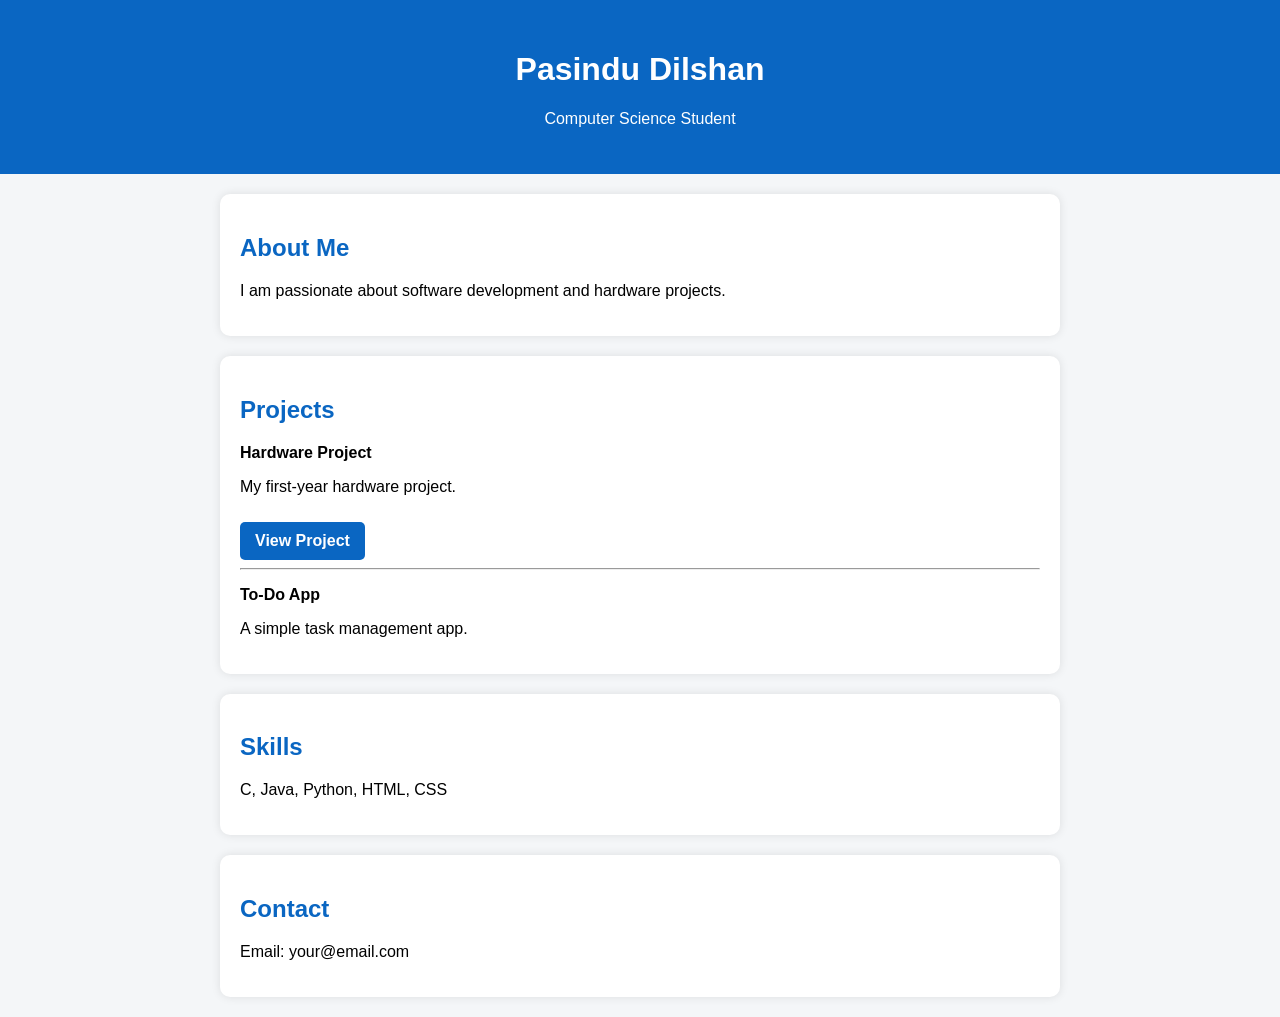
==== index.html @ fdbbc2c5 "Initial portfolio" ====
<!DOCTYPE html>
<html>
<head>
    <title>Pasindu Portfolio</title>
    <style>
        body {
            font-family: Arial;
            margin: 0;
            background: #f4f6f8;
        }

        header {
            background: #0a66c2;
            color: white;
            padding: 30px;
            text-align: center;
        }

        section {
            margin: 20px auto;
            padding: 20px;
            max-width: 800px;
            background: white;
            border-radius: 10px;
            box-shadow: 0 0 10px rgba(0,0,0,0.1);
        }

        h2 {
            color: #0a66c2;
        }

        a {
            color: #0a66c2;
            text-decoration: none;
            font-weight: bold;
        }

        a:hover {
            text-decoration: underline;
        }

        .btn {
            display: inline-block;
            padding: 10px 15px;
            background: #0a66c2;
            color: white;
            border-radius: 5px;
            margin-top: 10px;
        }
    </style>
</head>
<body>

<header>
    <h1>Pasindu Dilshan</h1>
    <p>Computer Science Student</p>
</header>

<section>
    <h2>About Me</h2>
    <p>I am passionate about software development and hardware projects.</p>
</section>

<section>
    <h2>Projects</h2>

    <p><strong>Hardware Project</strong></p>
    <p>My first-year hardware project.</p>
    <a class="btn" href="https://github.com/yourusername/project">View Project</a>

    <hr>

    <p><strong>To-Do App</strong></p>
    <p>A simple task management app.</p>
</section>

<section>
    <h2>Skills</h2>
    <p>C, Java, Python, HTML, CSS</p>
</section>

<section>
    <h2>Contact</h2>
    <p>Email: your@email.com</p>
</section>

</body>
</html>
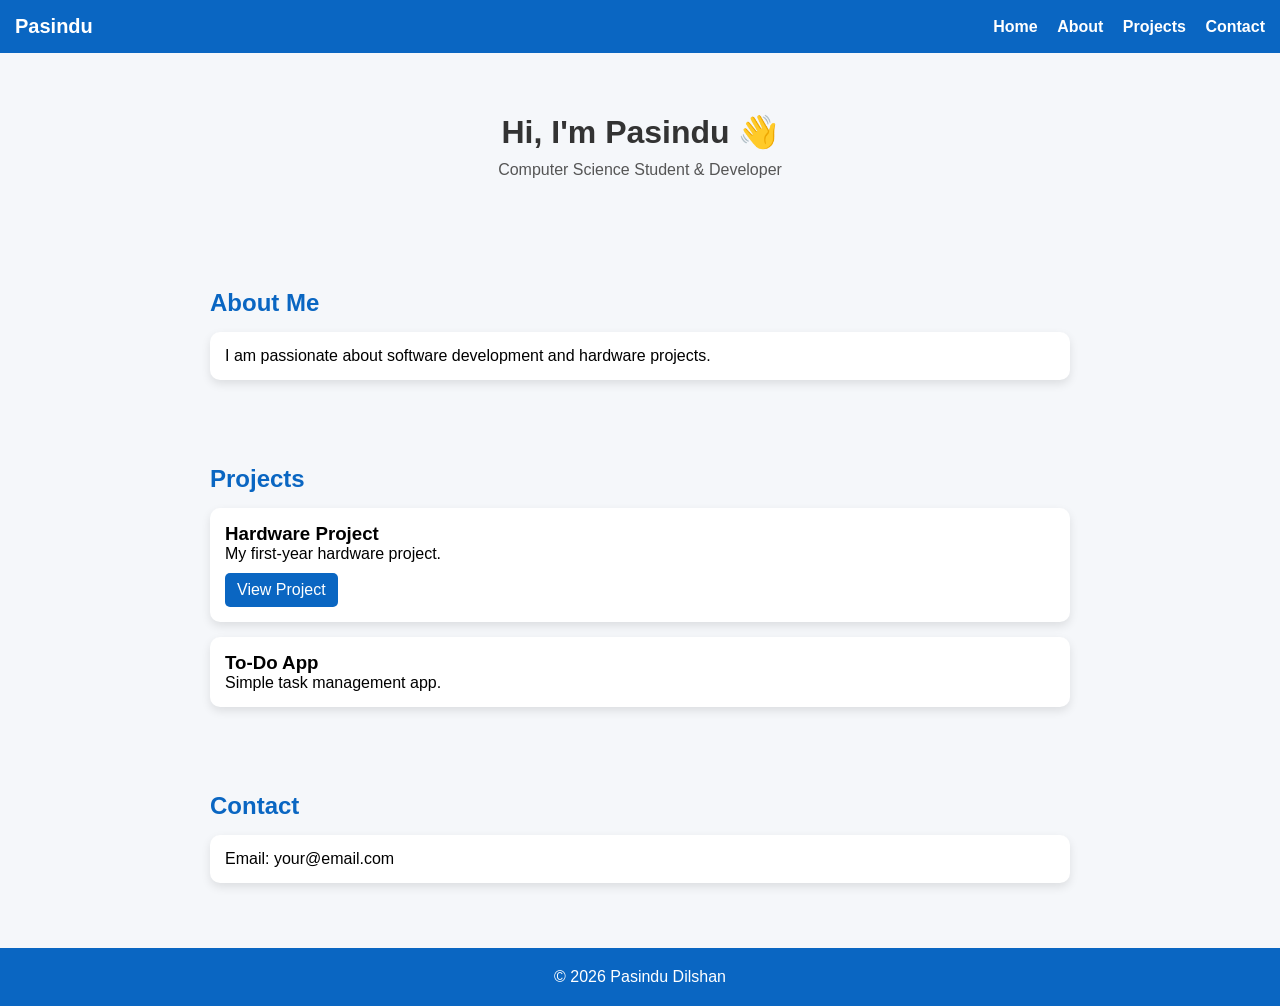
==== commit 3c8e98cf: "first commit" ====
--- a/index.html
+++ b/index.html
@@ -3,86 +3,163 @@
 <head>
     <title>Pasindu Portfolio</title>
     <style>
-        body {
-            font-family: Arial;
+        * {
             margin: 0;
-            background: #f4f6f8;
+            padding: 0;
+            box-sizing: border-box;
+            font-family: Arial, sans-serif;
         }
 
-        header {
+        body {
+            background: #f5f7fa;
+        }
+
+        /* NAVBAR */
+        nav {
             background: #0a66c2;
             color: white;
-            padding: 30px;
-            text-align: center;
+            padding: 15px;
+            display: flex;
+            justify-content: space-between;
+            align-items: center;
         }
 
-        section {
-            margin: 20px auto;
-            padding: 20px;
-            max-width: 800px;
-            background: white;
-            border-radius: 10px;
-            box-shadow: 0 0 10px rgba(0,0,0,0.1);
+        nav h1 {
+            font-size: 20px;
         }
 
-        h2 {
-            color: #0a66c2;
-        }
-
-        a {
-            color: #0a66c2;
+        nav a {
+            color: white;
+            margin-left: 15px;
             text-decoration: none;
             font-weight: bold;
         }
 
-        a:hover {
+        nav a:hover {
             text-decoration: underline;
+        }
+
+        /* HERO */
+        .hero {
+            text-align: center;
+            padding: 60px 20px;
+        }
+
+        .hero h2 {
+            font-size: 32px;
+            color: #333;
+        }
+
+        .hero p {
+            margin-top: 10px;
+            color: #555;
+        }
+
+        /* SECTION */
+        .section {
+            max-width: 900px;
+            margin: 30px auto;
+            padding: 20px;
+        }
+
+        .section h2 {
+            margin-bottom: 15px;
+            color: #0a66c2;
+        }
+
+        /* CARD */
+        .card {
+            background: white;
+            padding: 15px;
+            margin-bottom: 15px;
+            border-radius: 10px;
+            box-shadow: 0 4px 10px rgba(0,0,0,0.1);
+            transition: 0.3s;
+        }
+
+        .card:hover {
+            transform: translateY(-5px);
         }
 
         .btn {
             display: inline-block;
-            padding: 10px 15px;
+            margin-top: 10px;
+            padding: 8px 12px;
             background: #0a66c2;
             color: white;
             border-radius: 5px;
-            margin-top: 10px;
+            text-decoration: none;
+        }
+
+        .btn:hover {
+            background: #004182;
+        }
+
+        footer {
+            text-align: center;
+            padding: 20px;
+            background: #0a66c2;
+            color: white;
+            margin-top: 30px;
         }
     </style>
 </head>
+
 <body>
 
-<header>
-    <h1>Pasindu Dilshan</h1>
-    <p>Computer Science Student</p>
-</header>
+<!-- NAVBAR -->
+<nav>
+    <h1>Pasindu</h1>
+    <div>
+        <a href="#">Home</a>
+        <a href="#about">About</a>
+        <a href="#projects">Projects</a>
+        <a href="#contact">Contact</a>
+    </div>
+</nav>
 
-<section>
+<!-- HERO -->
+<div class="hero">
+    <h2>Hi, I'm Pasindu 👋</h2>
+    <p>Computer Science Student & Developer</p>
+</div>
+
+<!-- ABOUT -->
+<div class="section" id="about">
     <h2>About Me</h2>
-    <p>I am passionate about software development and hardware projects.</p>
-</section>
+    <div class="card">
+        <p>I am passionate about software development and hardware projects.</p>
+    </div>
+</div>
 
-<section>
+<!-- PROJECTS -->
+<div class="section" id="projects">
     <h2>Projects</h2>
 
-    <p><strong>Hardware Project</strong></p>
-    <p>My first-year hardware project.</p>
-    <a class="btn" href="https://github.com/yourusername/project">View Project</a>
+    <div class="card">
+        <h3>Hardware Project</h3>
+        <p>My first-year hardware project.</p>
+        <a class="btn" href="#">View Project</a>
+    </div>
 
-    <hr>
+    <div class="card">
+        <h3>To-Do App</h3>
+        <p>Simple task management app.</p>
+    </div>
+</div>
 
-    <p><strong>To-Do App</strong></p>
-    <p>A simple task management app.</p>
-</section>
+<!-- CONTACT -->
+<div class="section" id="contact">
+    <h2>Contact</h2>
+    <div class="card">
+        <p>Email: your@email.com</p>
+    </div>
+</div>
 
-<section>
-    <h2>Skills</h2>
-    <p>C, Java, Python, HTML, CSS</p>
-</section>
-
-<section>
-    <h2>Contact</h2>
-    <p>Email: your@email.com</p>
-</section>
+<!-- FOOTER -->
+<footer>
+    <p>© 2026 Pasindu Dilshan</p>
+</footer>
 
 </body>
 </html>
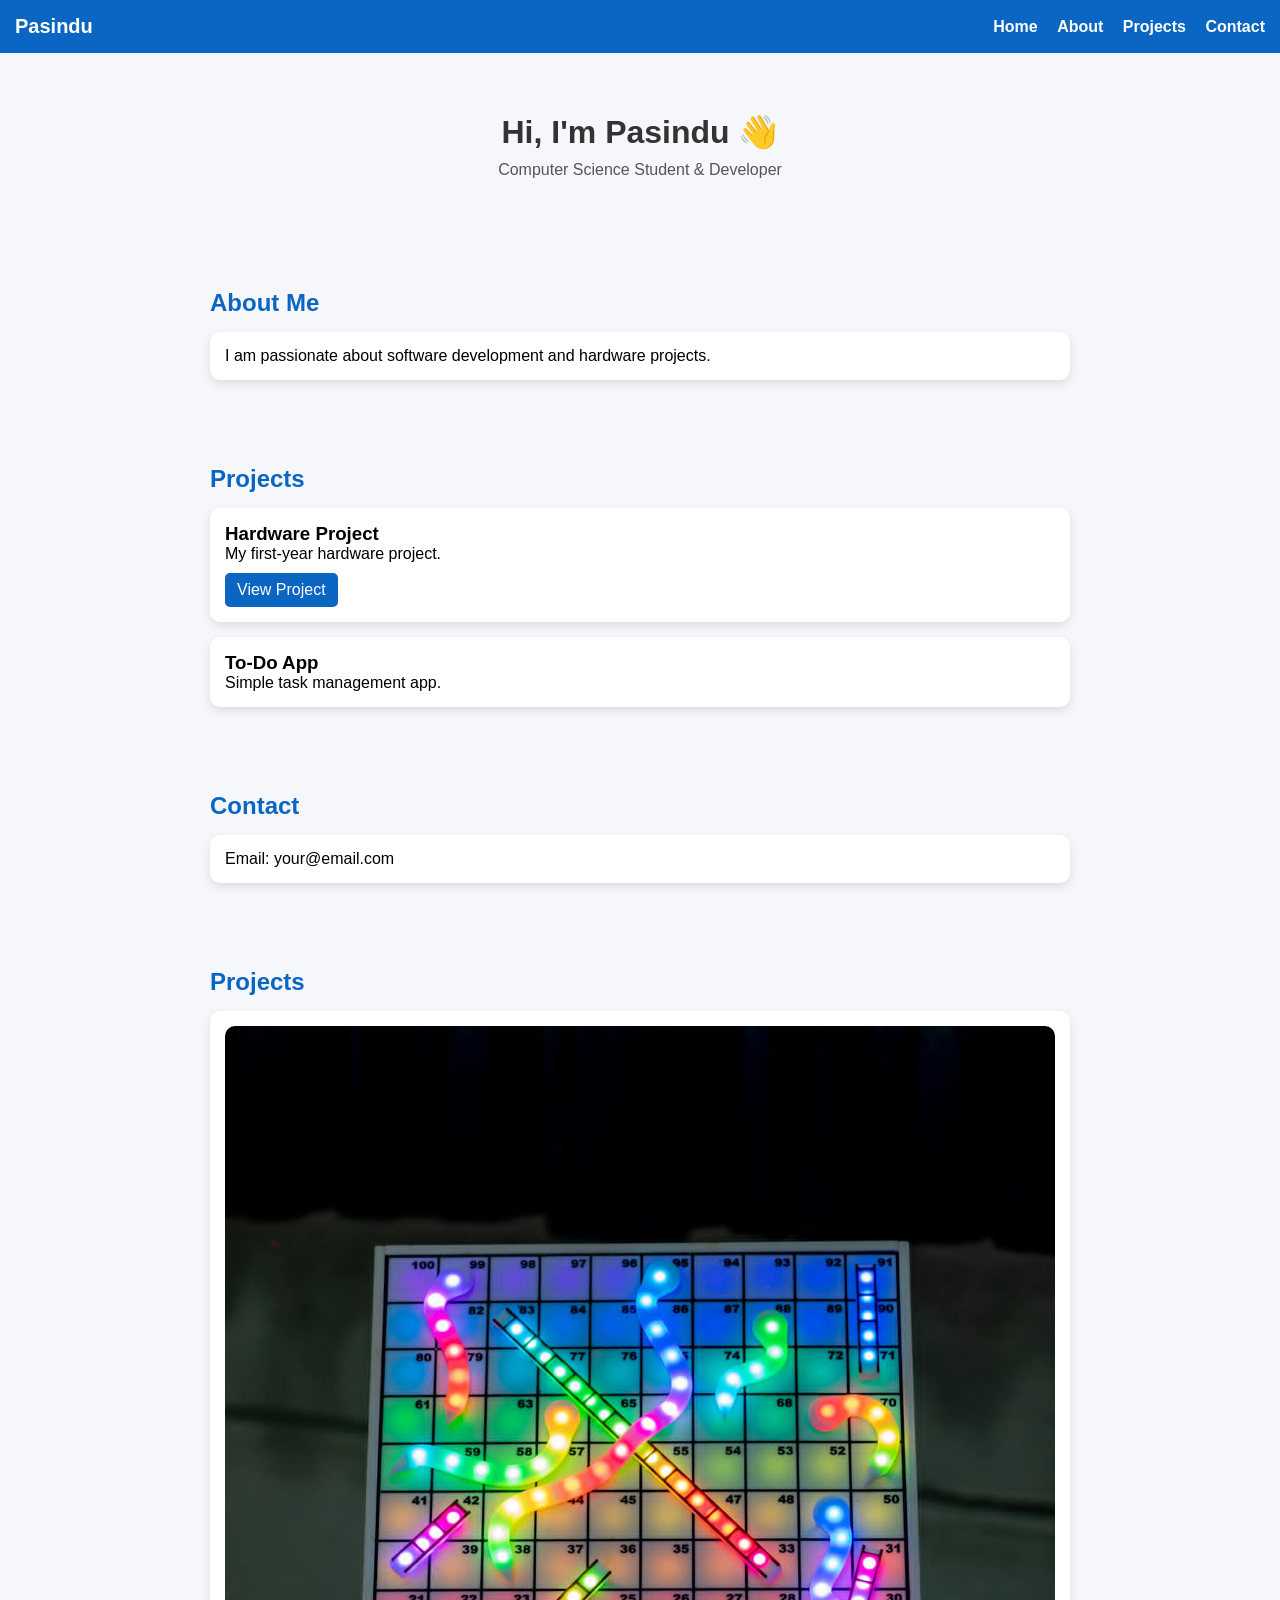
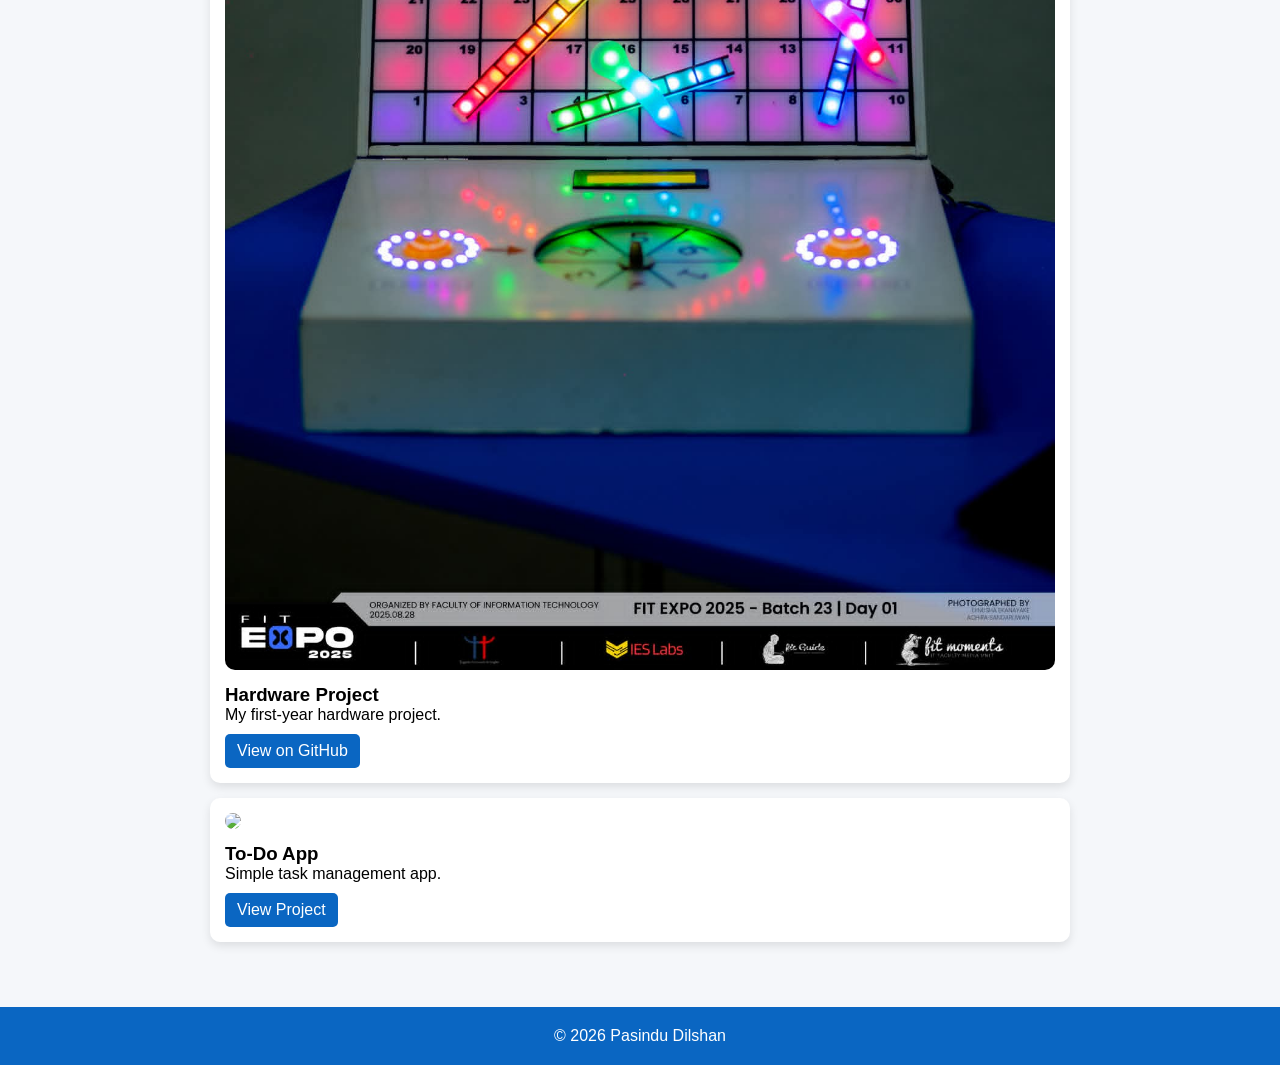
==== commit 089ca661: "second commit" ====
--- a/index.html
+++ b/index.html
@@ -102,6 +102,10 @@
             color: white;
             margin-top: 30px;
         }
+
+        img {
+            margin-bottom: 10px;
+        }
     </style>
 </head>
 
@@ -156,6 +160,25 @@
     </div>
 </div>
 
+<div class="section" id="projects">
+    <h2>Projects</h2>
+
+    <div class="card">
+        <img src="Titancore.jpg" width="100%" style="border-radius:10px;">
+        <h3>Hardware Project</h3>
+        <p>My first-year hardware project.</p>
+        <a class="btn" href="https://github.com/pasindu-dh/smart-snake-and-ladder-game.git">View on GitHub</a>
+    </div>
+
+    <div class="card">
+        <img src="todo.jpg" width="100%" style="border-radius:10px;">
+        <h3>To-Do App</h3>
+        <p>Simple task management app.</p>
+        <a class="btn" href="#">View Project</a>
+    </div>
+
+</div>
+
 <!-- FOOTER -->
 <footer>
     <p>© 2026 Pasindu Dilshan</p>
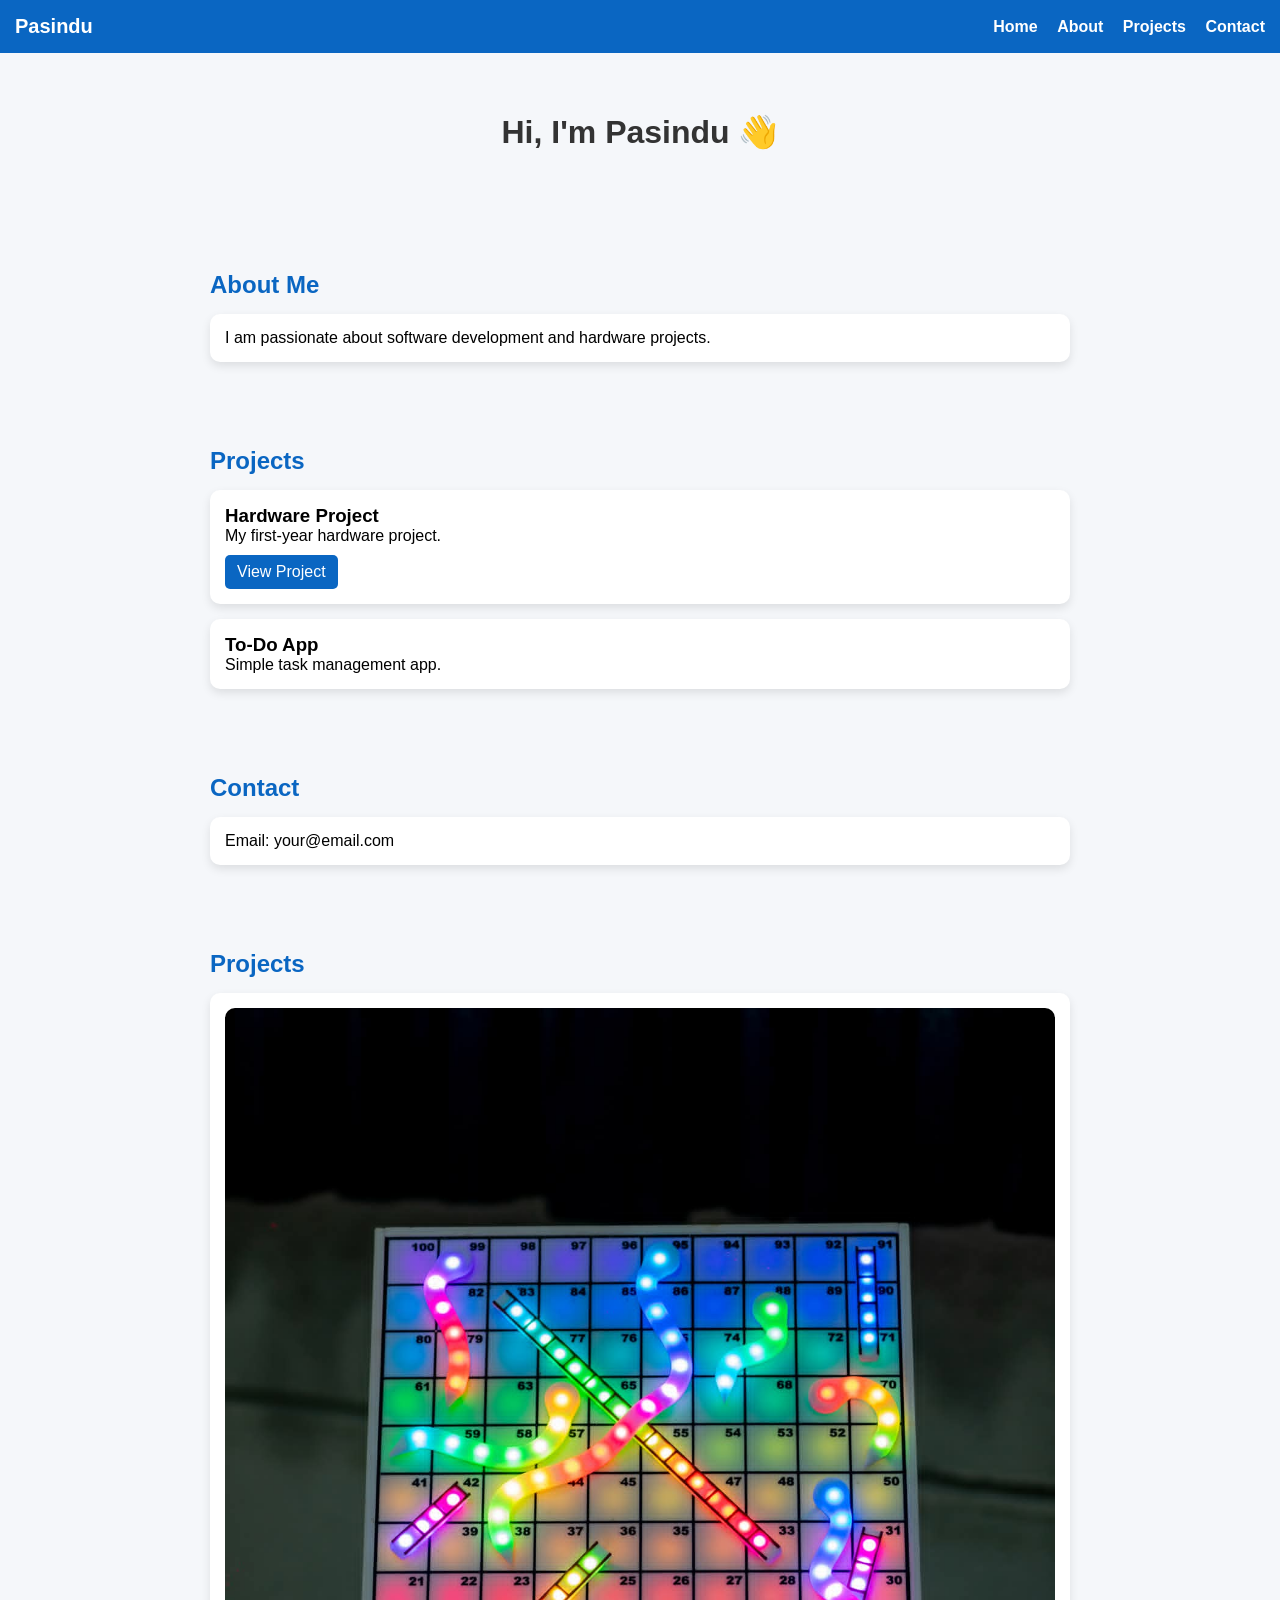
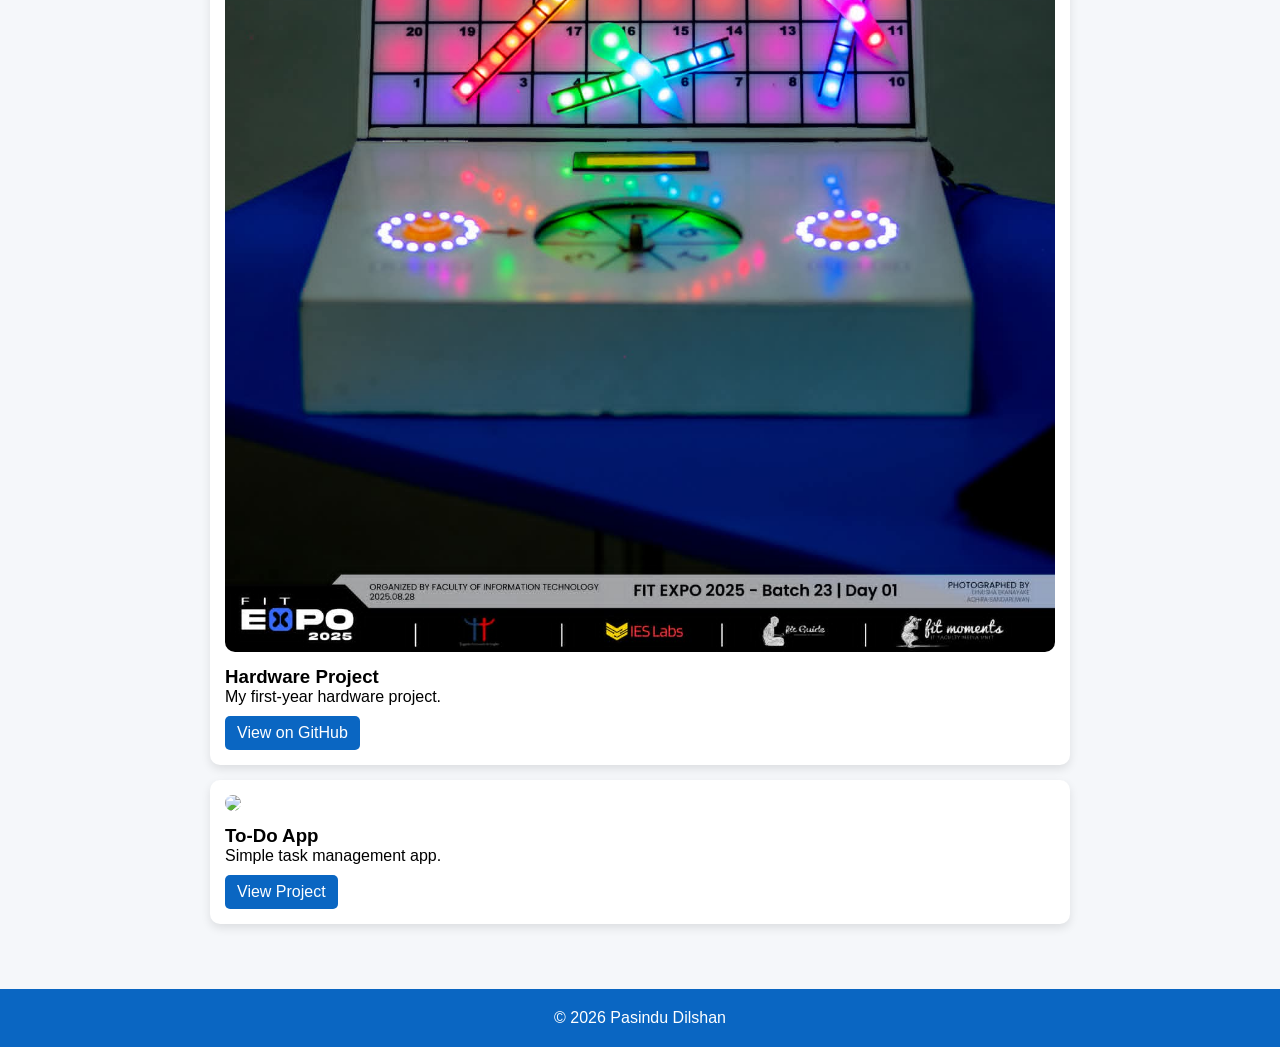
==== commit 2f6c0b9a: "Added animations" ====
--- a/index.html
+++ b/index.html
@@ -82,17 +82,19 @@
         }
 
         .btn {
-            display: inline-block;
-            margin-top: 10px;
-            padding: 8px 12px;
-            background: #0a66c2;
-            color: white;
-            border-radius: 5px;
-            text-decoration: none;
+        display: inline-block;
+        margin-top: 10px;
+        padding: 8px 12px;
+        background: #0a66c2;
+        color: white;
+        border-radius: 5px;
+        text-decoration: none;
+        transition: 0.3s;
         }
 
         .btn:hover {
             background: #004182;
+            transform: scale(1.05);
         }
 
         footer {
@@ -106,8 +108,54 @@
         img {
             margin-bottom: 10px;
         }
+
+        .section {
+        animation: fadeIn 1s ease-in;
+        }
+
+        @keyframes fadeIn {
+            from {
+                opacity: 0;
+                transform: translateY(20px);
+            }
+            to {
+                opacity: 1;
+                transform: translateY(0);
+            }
+        }
     </style>
 </head>
+
+<script>
+const text = ["Computer Science Student", "Web Developer", "Problem Solver"];
+let i = 0;
+let j = 0;
+let currentText = "";
+let isDeleting = false;
+
+function type() {
+    currentText = text[i];
+
+    if (!isDeleting) {
+        document.getElementById("typing").innerHTML = currentText.substring(0, j++);
+        if (j > currentText.length) {
+            isDeleting = true;
+            setTimeout(type, 1000);
+            return;
+        }
+    } else {
+        document.getElementById("typing").innerHTML = currentText.substring(0, j--);
+        if (j < 0) {
+            isDeleting = false;
+            i = (i + 1) % text.length;
+        }
+    }
+
+    setTimeout(type, isDeleting ? 50 : 100);
+}
+
+type();
+</script>
 
 <body>
 
@@ -125,7 +173,7 @@
 <!-- HERO -->
 <div class="hero">
     <h2>Hi, I'm Pasindu 👋</h2>
-    <p>Computer Science Student & Developer</p>
+    <p><span id="typing"></span></p>
 </div>
 
 <!-- ABOUT -->
@@ -179,6 +227,8 @@
 
 </div>
 
+
+
 <!-- FOOTER -->
 <footer>
     <p>© 2026 Pasindu Dilshan</p>
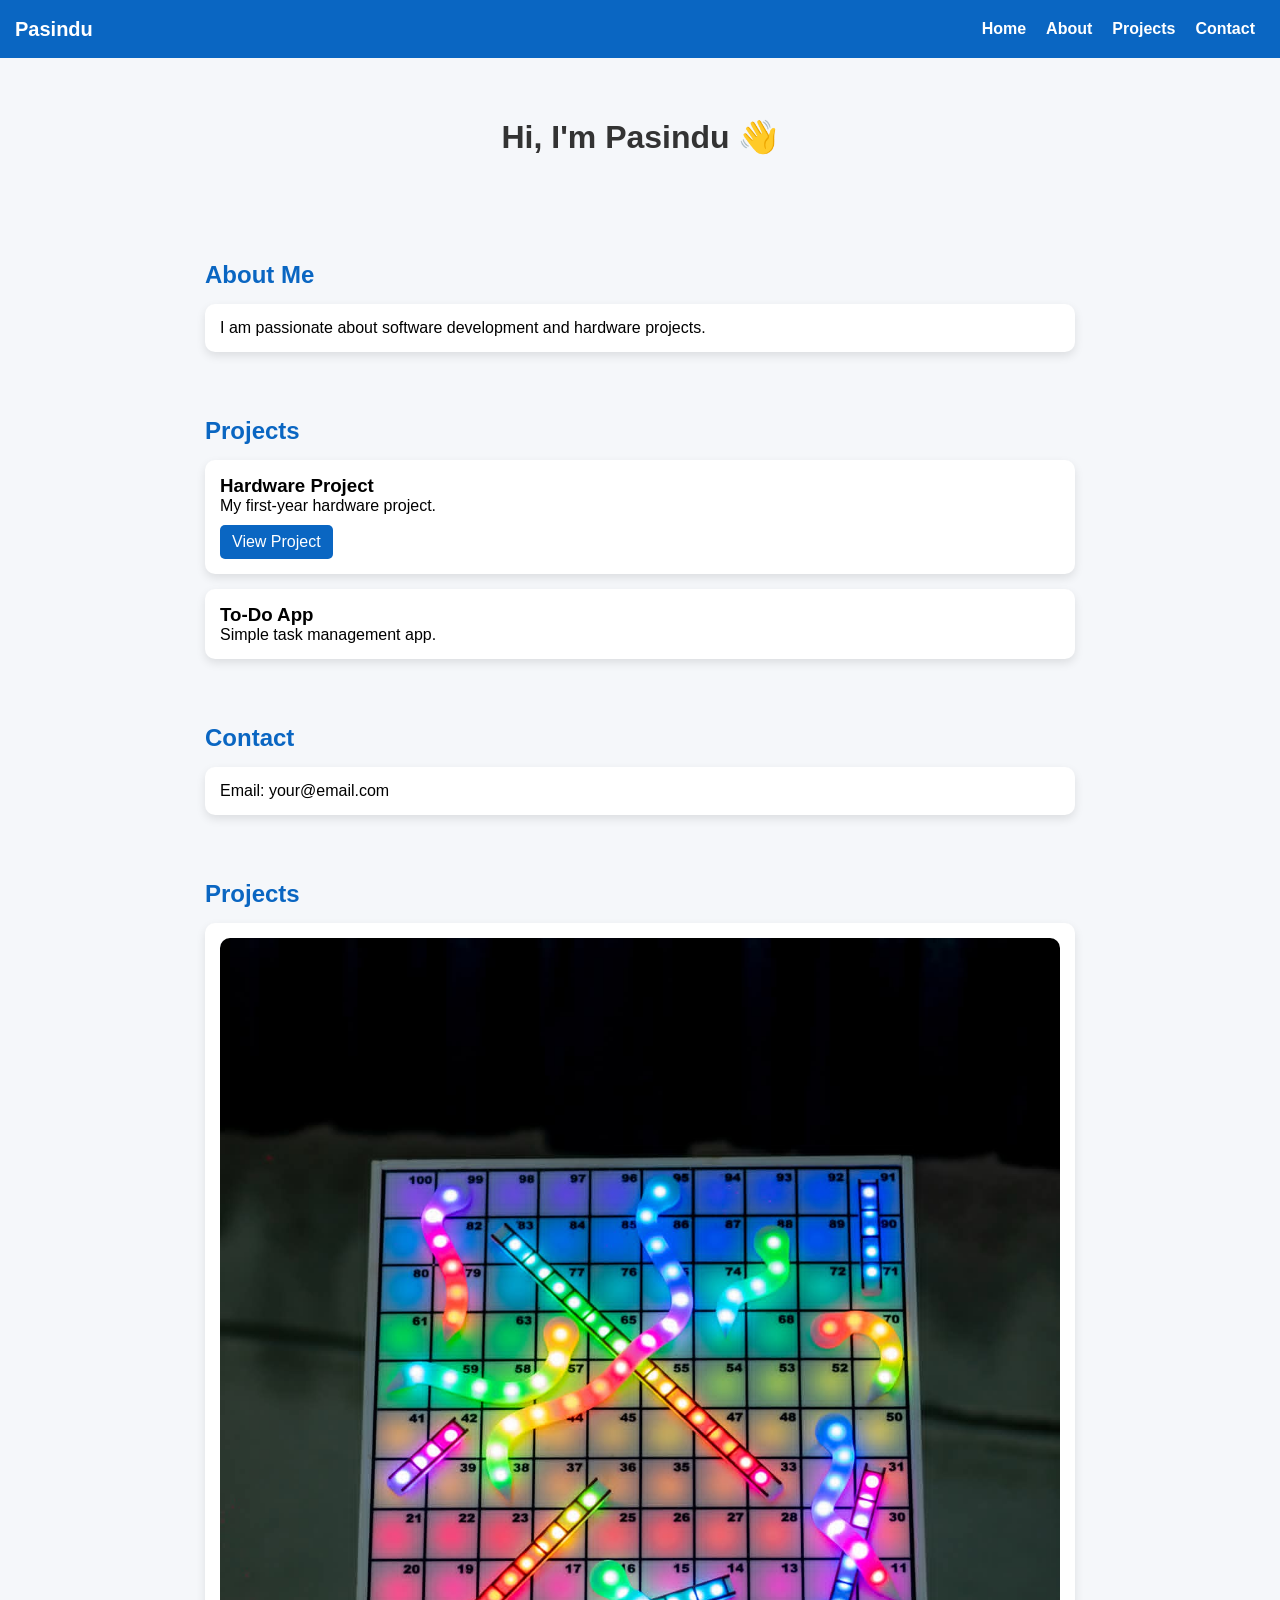
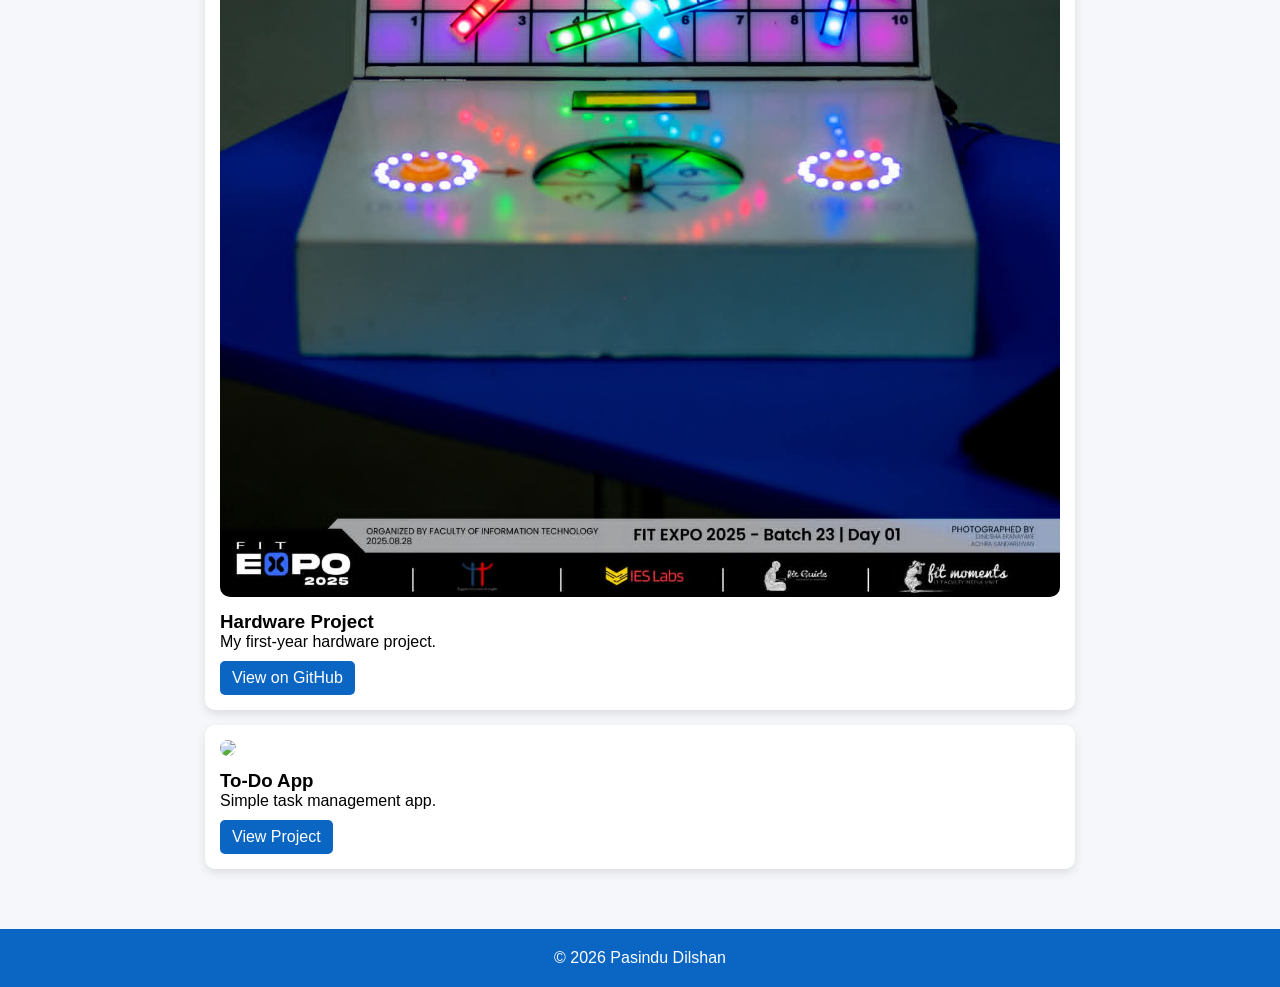
==== commit e00063a2: "Made website mobile responsive" ====
--- a/index.html
+++ b/index.html
@@ -1,6 +1,7 @@
 <!DOCTYPE html>
 <html>
 <head>
+    <meta name="viewport" content="width=device-width, initial-scale=1.0">
     <title>Pasindu Portfolio</title>
     <style>
         * {
@@ -22,22 +23,26 @@
             display: flex;
             justify-content: space-between;
             align-items: center;
+            flex-wrap: wrap;
+        }
+
+        nav div {
+            display: flex;
+            flex-wrap: wrap;
+        }
+
+        nav a {
+            color: white;
+            margin: 5px 10px;
+            text-decoration: none;
+            font-weight: bold;
         }
 
         nav h1 {
             font-size: 20px;
         }
 
-        nav a {
-            color: white;
-            margin-left: 15px;
-            text-decoration: none;
-            font-weight: bold;
-        }
-
-        nav a:hover {
-            text-decoration: underline;
-        }
+        
 
         /* HERO */
         .hero {
@@ -58,8 +63,8 @@
         /* SECTION */
         .section {
             max-width: 900px;
-            margin: 30px auto;
-            padding: 20px;
+            margin: 20px auto;
+            padding: 15px;
         }
 
         .section h2 {
@@ -109,6 +114,12 @@
             margin-bottom: 10px;
         }
 
+        img {
+            width: 100%;
+            height: auto;
+            border-radius: 10px;
+        }
+
         .section {
         animation: fadeIn 1s ease-in;
         }
@@ -121,6 +132,31 @@
             to {
                 opacity: 1;
                 transform: translateY(0);
+            }
+        }
+
+        @media (max-width: 600px) {
+
+            .hero h2 {
+                font-size: 24px;
+            }
+
+            nav {
+                flex-direction: column;
+                align-items: center;
+            }
+
+            nav h1 {
+                margin-bottom: 10px;
+            }
+
+            .card {
+                padding: 10px;
+            }
+
+            .btn {
+                width: 100%;
+                text-align: center;
             }
         }
     </style>
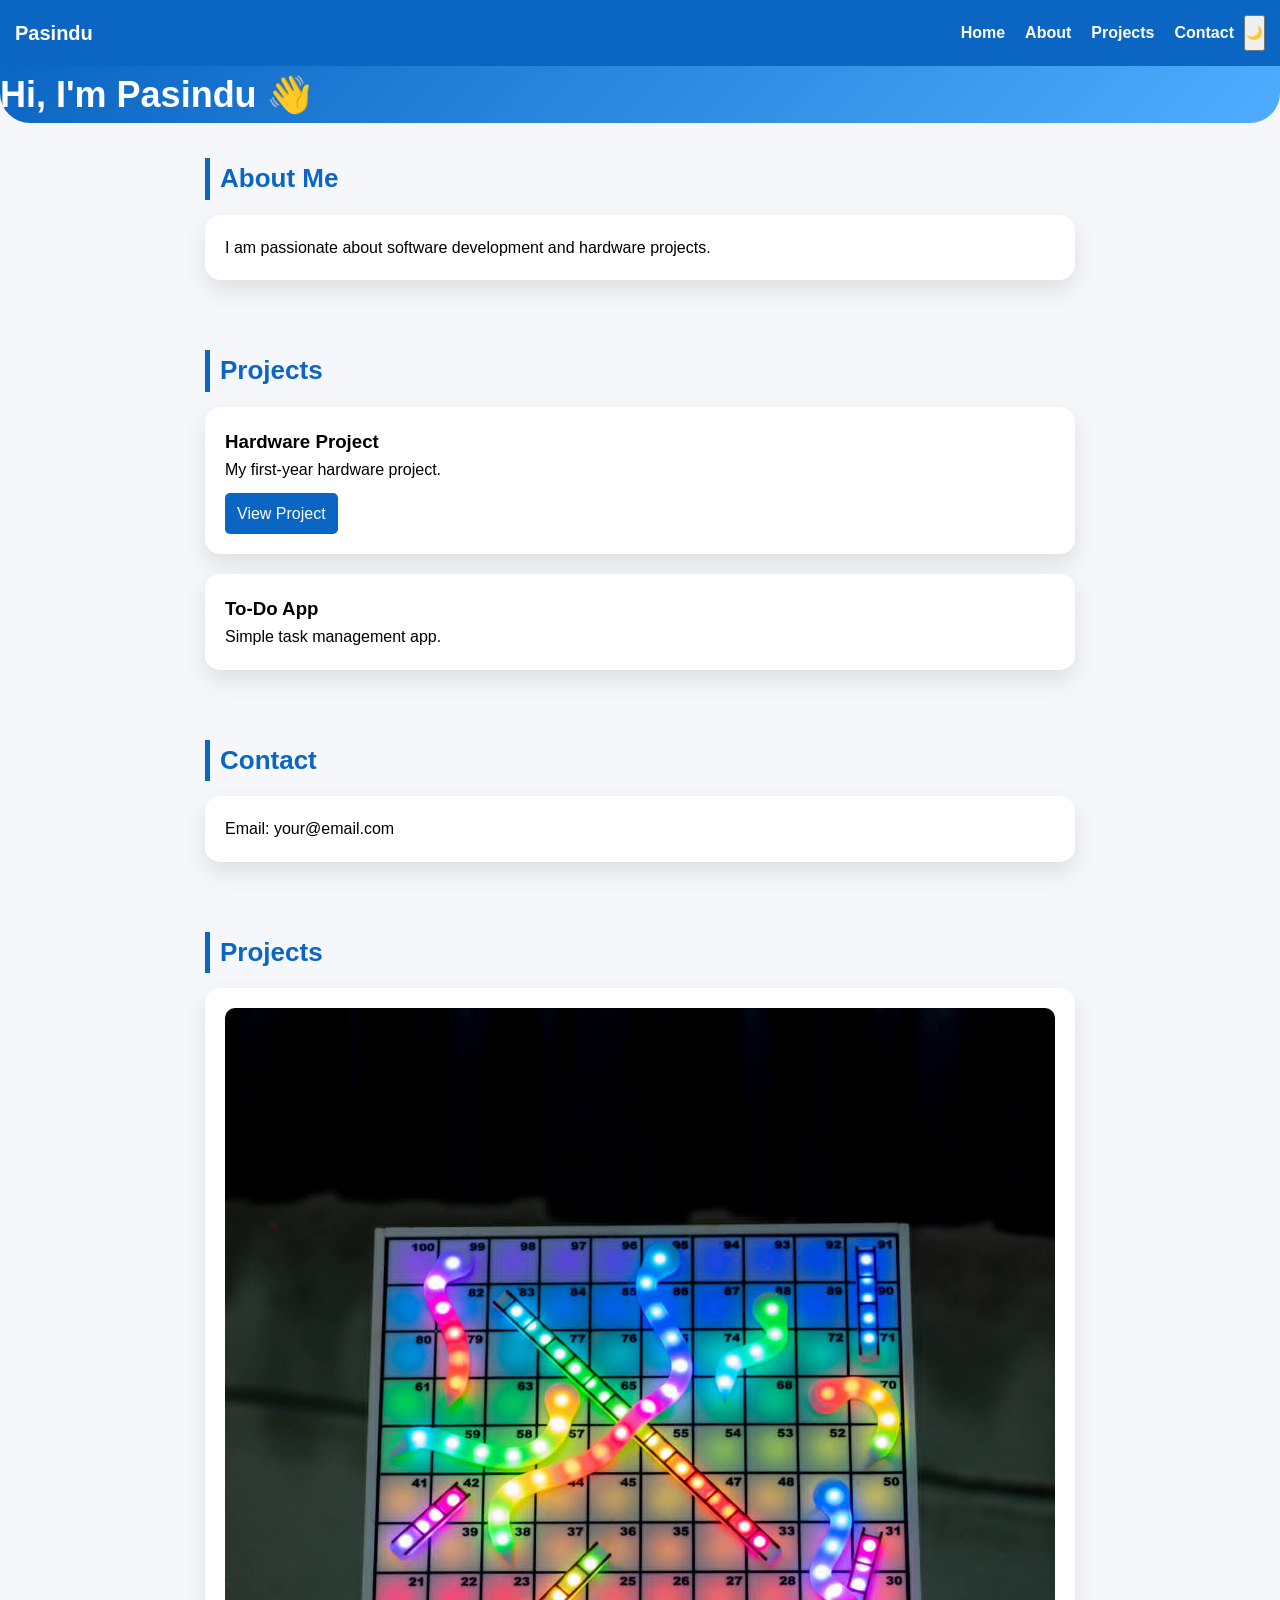
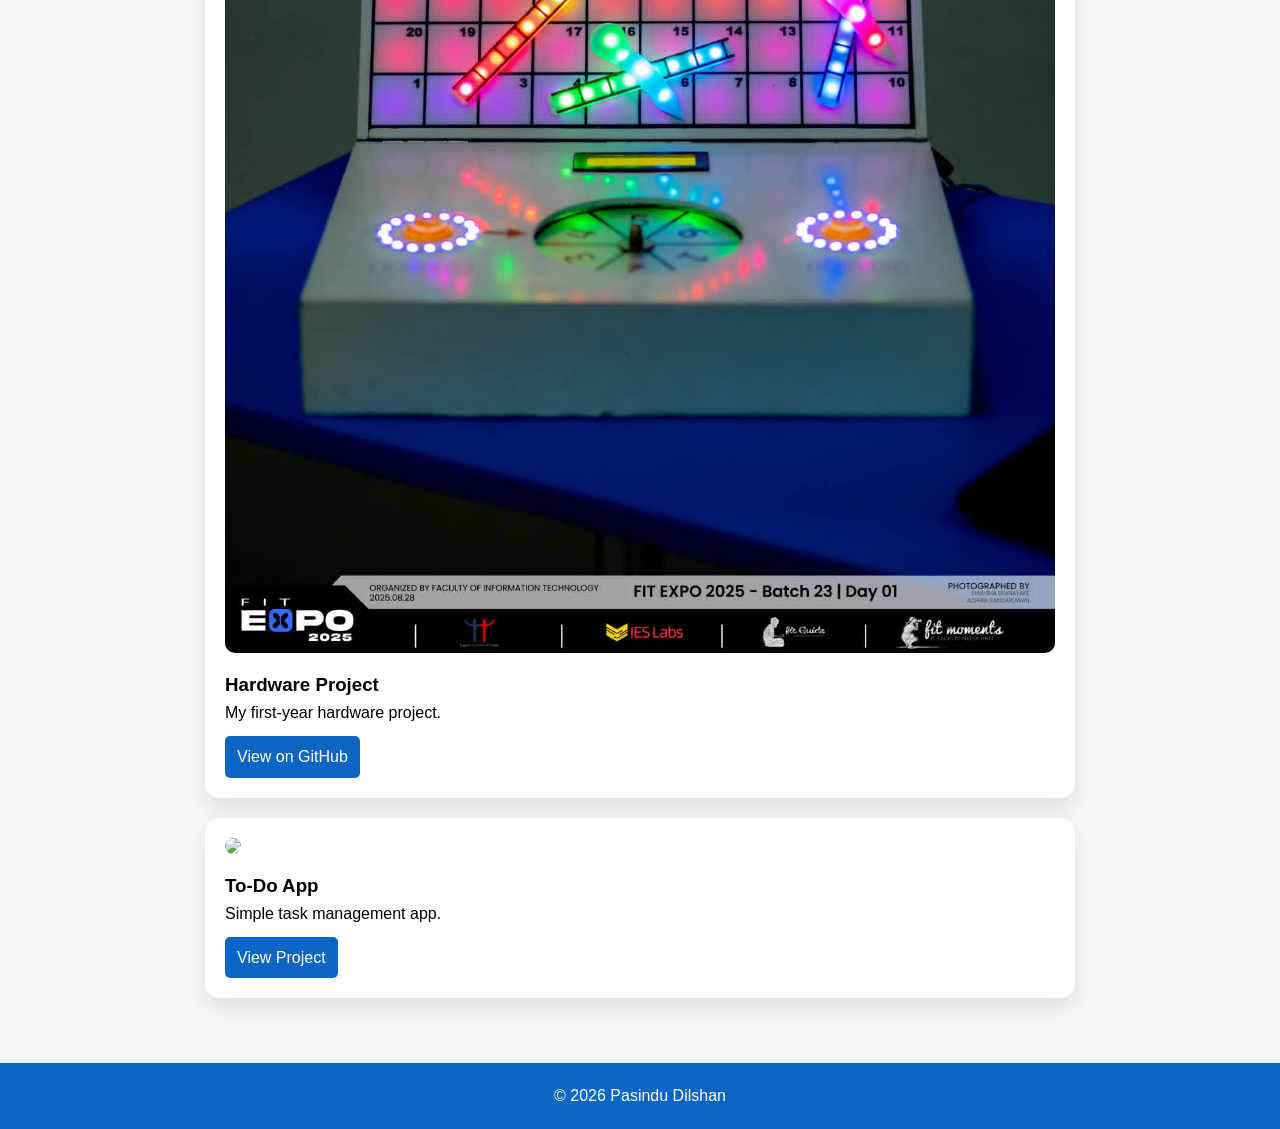
==== commit 8b8797e2: "Added smooth scroll, dark mode, premium UI" ====
--- a/index.html
+++ b/index.html
@@ -11,8 +11,11 @@
             font-family: Arial, sans-serif;
         }
 
+
         body {
             background: #f5f7fa;
+            font-family: 'Segoe UI', sans-serif;
+            line-height: 1.6;
         }
 
         /* NAVBAR */
@@ -46,18 +49,18 @@
 
         /* HERO */
         .hero {
-            text-align: center;
-            padding: 60px 20px;
-        }
-
+            background: linear-gradient(135deg, #0a66c2, #4facfe);
+            color: white;
+            border-radius: 0 0 30px 30px;
+        }
         .hero h2 {
-            font-size: 32px;
-            color: #333;
+            font-size: 36px;
+            font-weight: bold;
         }
 
         .hero p {
-            margin-top: 10px;
-            color: #555;
+            font-size: 18px;
+            color: #666;
         }
 
         /* SECTION */
@@ -75,10 +78,10 @@
         /* CARD */
         .card {
             background: white;
-            padding: 15px;
-            margin-bottom: 15px;
-            border-radius: 10px;
-            box-shadow: 0 4px 10px rgba(0,0,0,0.1);
+            padding: 20px;
+            margin-bottom: 20px;
+            border-radius: 15px;
+            box-shadow: 0 10px 25px rgba(0,0,0,0.1);
             transition: 0.3s;
         }
 
@@ -135,6 +138,12 @@
             }
         }
 
+        .section h2 {
+            font-size: 26px;
+            border-left: 5px solid #0a66c2;
+            padding-left: 10px;
+        }
+
         @media (max-width: 600px) {
 
             .hero h2 {
@@ -158,6 +167,27 @@
                 width: 100%;
                 text-align: center;
             }
+        }
+
+        html {
+            scroll-behavior: smooth;
+        }
+
+        .dark {
+            background: #121212;
+            color: white;
+        }
+
+        .dark .card {
+            background: #1e1e1e;
+        }
+
+        .dark nav {
+            background: #000;
+        }
+
+        .dark footer {
+            background: #000;
         }
     </style>
 </head>
@@ -191,6 +221,12 @@
 }
 
 type();
+</script>
+
+<script>
+function toggleDarkMode() {
+    document.body.classList.toggle("dark");
+}
 </script>
 
 <body>
@@ -203,6 +239,7 @@
         <a href="#about">About</a>
         <a href="#projects">Projects</a>
         <a href="#contact">Contact</a>
+        <button onclick="toggleDarkMode()">🌙</button>
     </div>
 </nav>
 
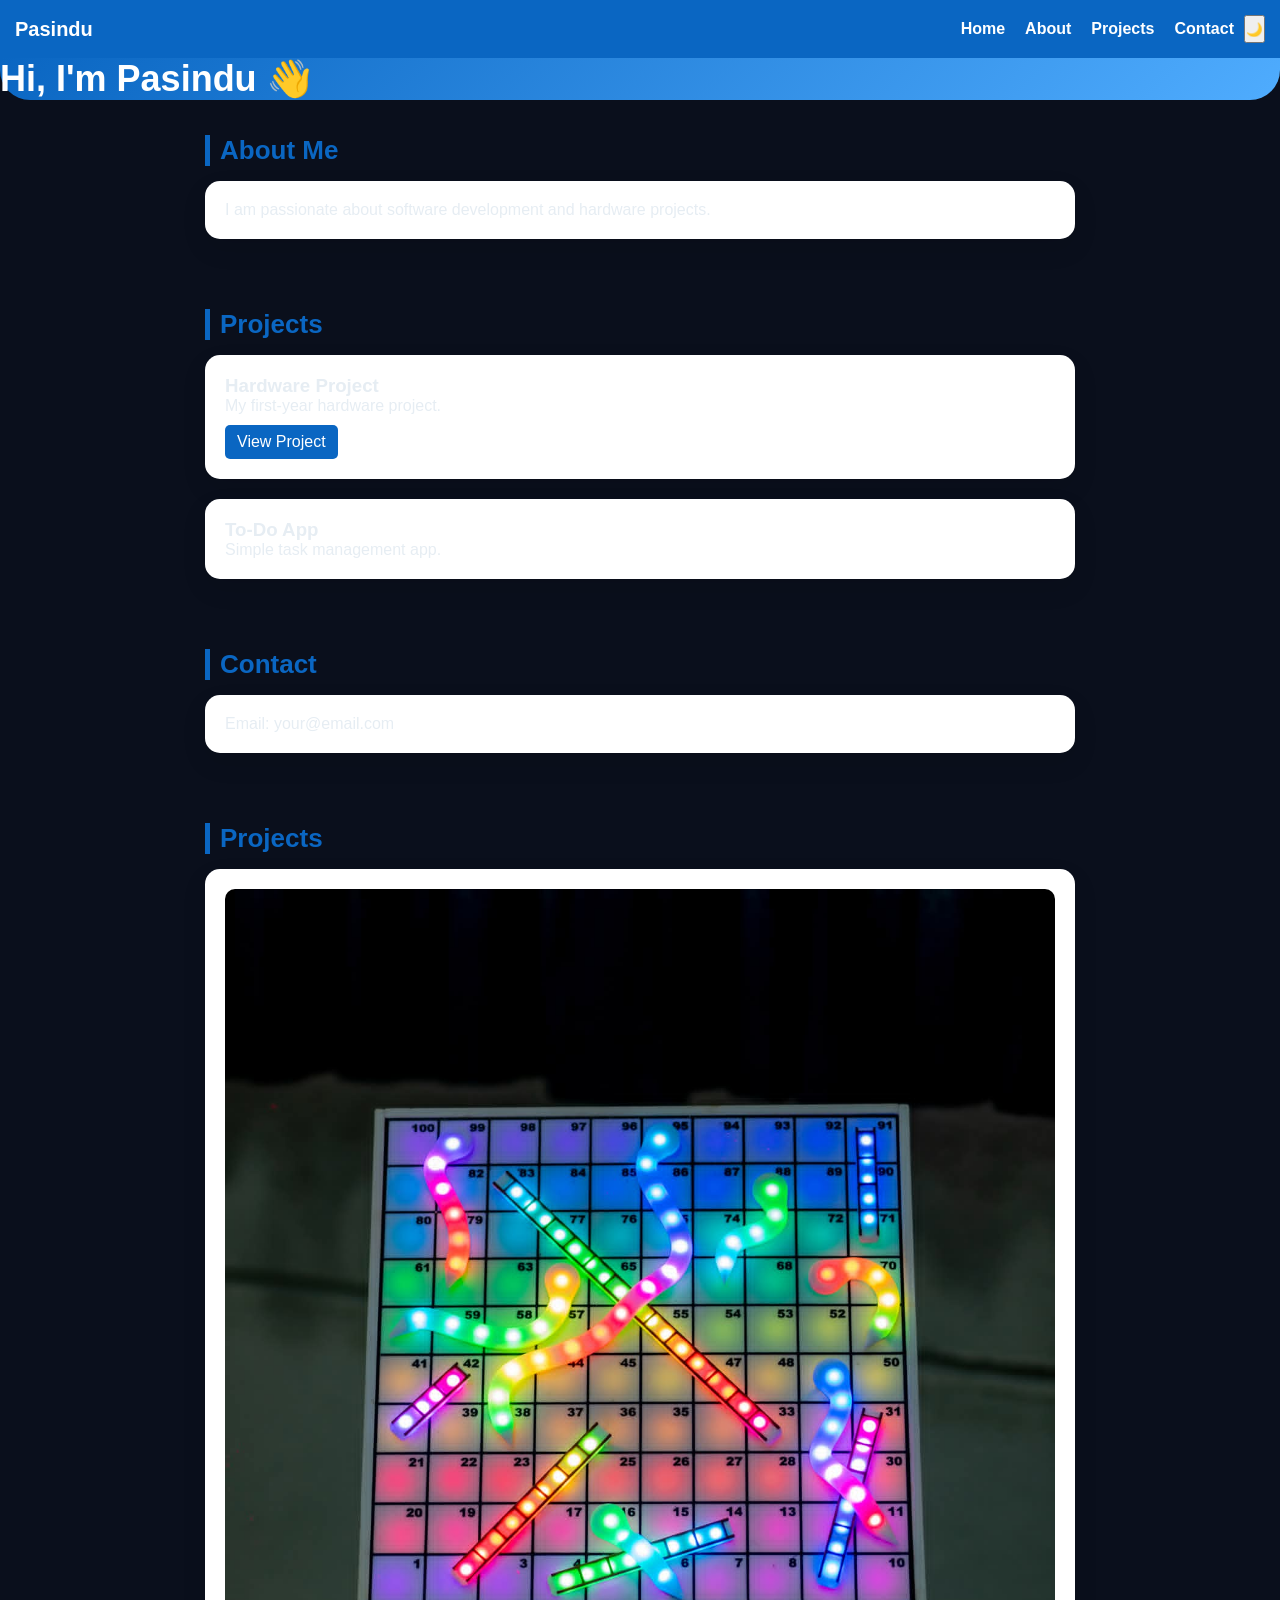
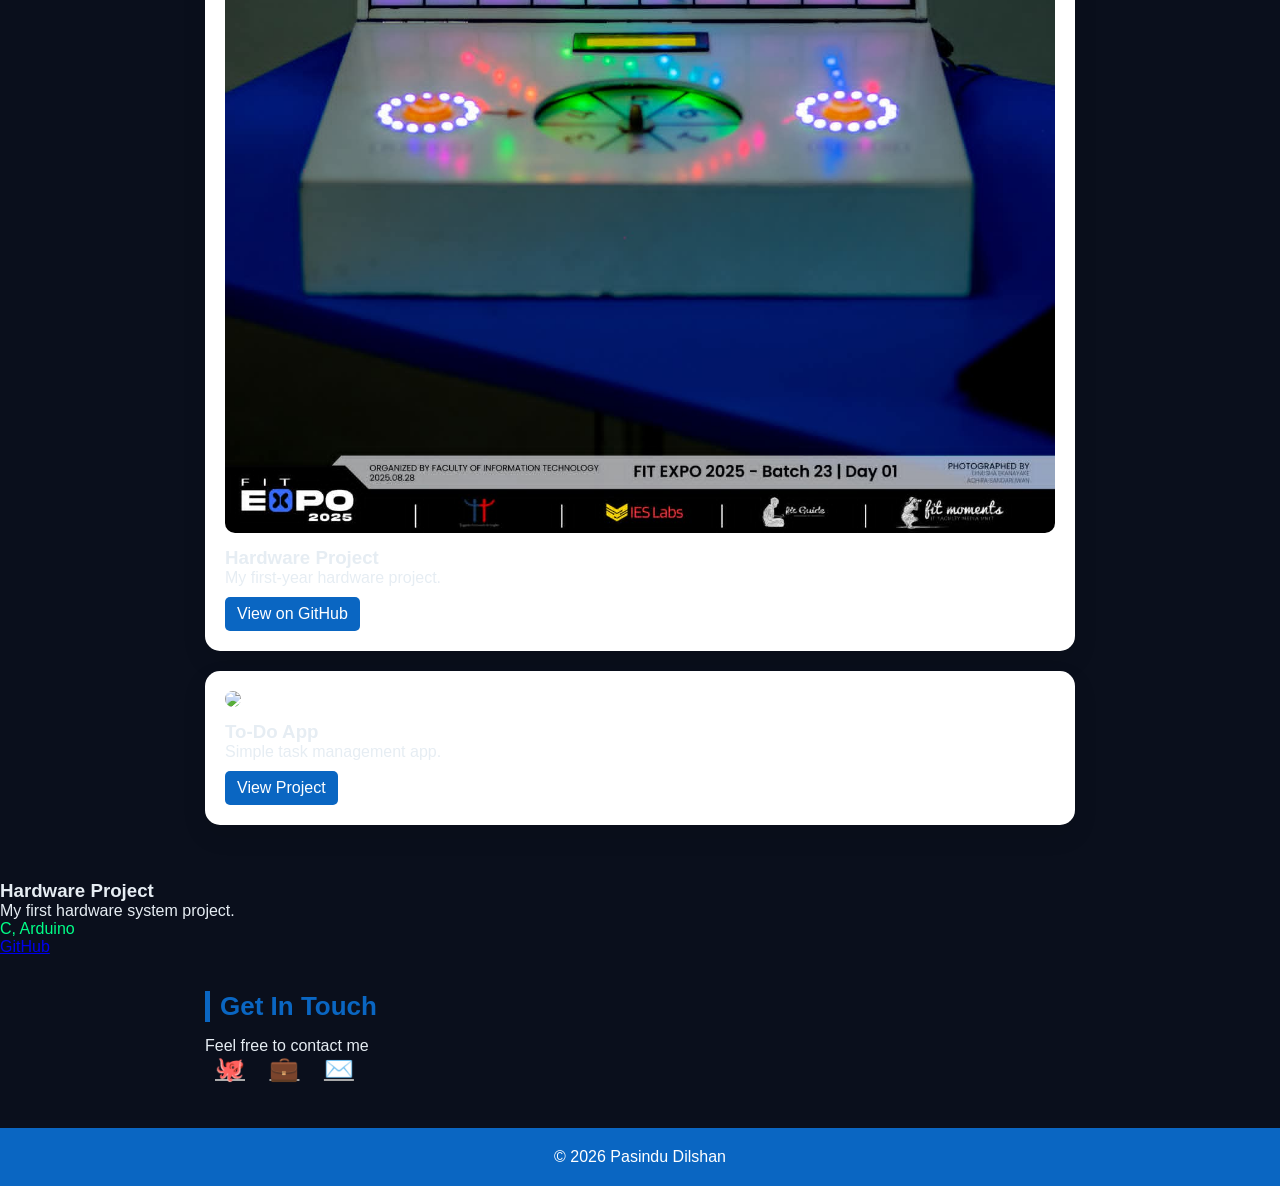
==== commit 01d94798: "Industry style portfolio" ====
--- a/index.html
+++ b/index.html
@@ -13,9 +13,9 @@
 
 
         body {
-            background: #f5f7fa;
-            font-family: 'Segoe UI', sans-serif;
-            line-height: 1.6;
+            background: #0a0f1c;
+            color: #e6edf3;
+            font-family: 'Courier New', monospace;
         }
 
         /* NAVBAR */
@@ -127,6 +127,16 @@
         animation: fadeIn 1s ease-in;
         }
 
+        .icons a {
+            font-size: 24px;
+            margin: 10px;
+            color: #aaa;
+        }
+
+        .icons a:hover {
+            color: var(--primary);
+        }
+
         @keyframes fadeIn {
             from {
                 opacity: 0;
@@ -300,6 +310,29 @@
 
 </div>
 
+<div class="projects">
+
+    <div class="project-card">
+        <h3>Hardware Project</h3>
+        <p>My first hardware system project.</p>
+        <p style="color:#00ff88;">C, Arduino</p>
+        <a href="#">GitHub</a>
+    </div>
+
+</div>
+
+<div class="section" id="contact">
+    <h2>Get In Touch</h2>
+
+    <p>Feel free to contact me</p>
+
+    <div class="icons">
+        <a href="https://github.com/pasindu-dh">🐙</a>
+        <a href="#">💼</a>
+        <a href="mailto:pasindud265@gmail.com">✉️</a>
+    </div>
+</div>
+
 
 
 <!-- FOOTER -->
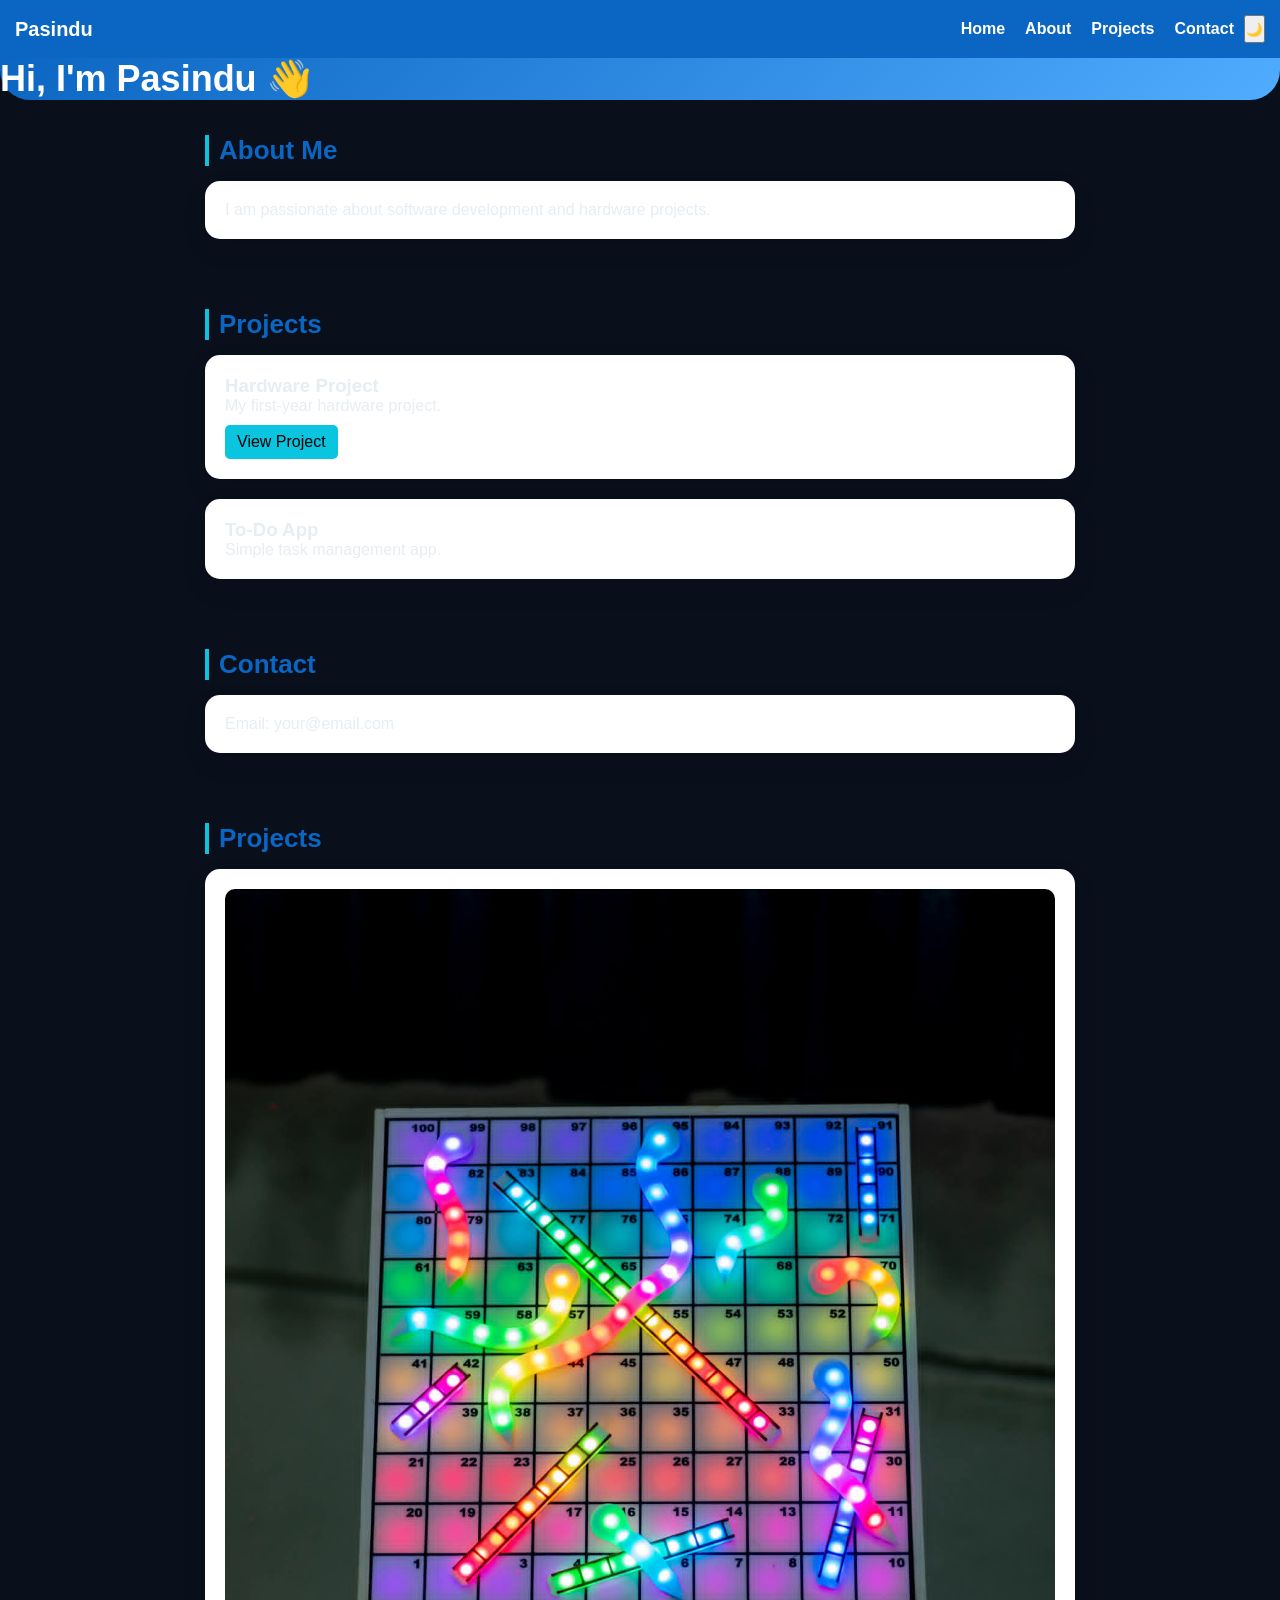
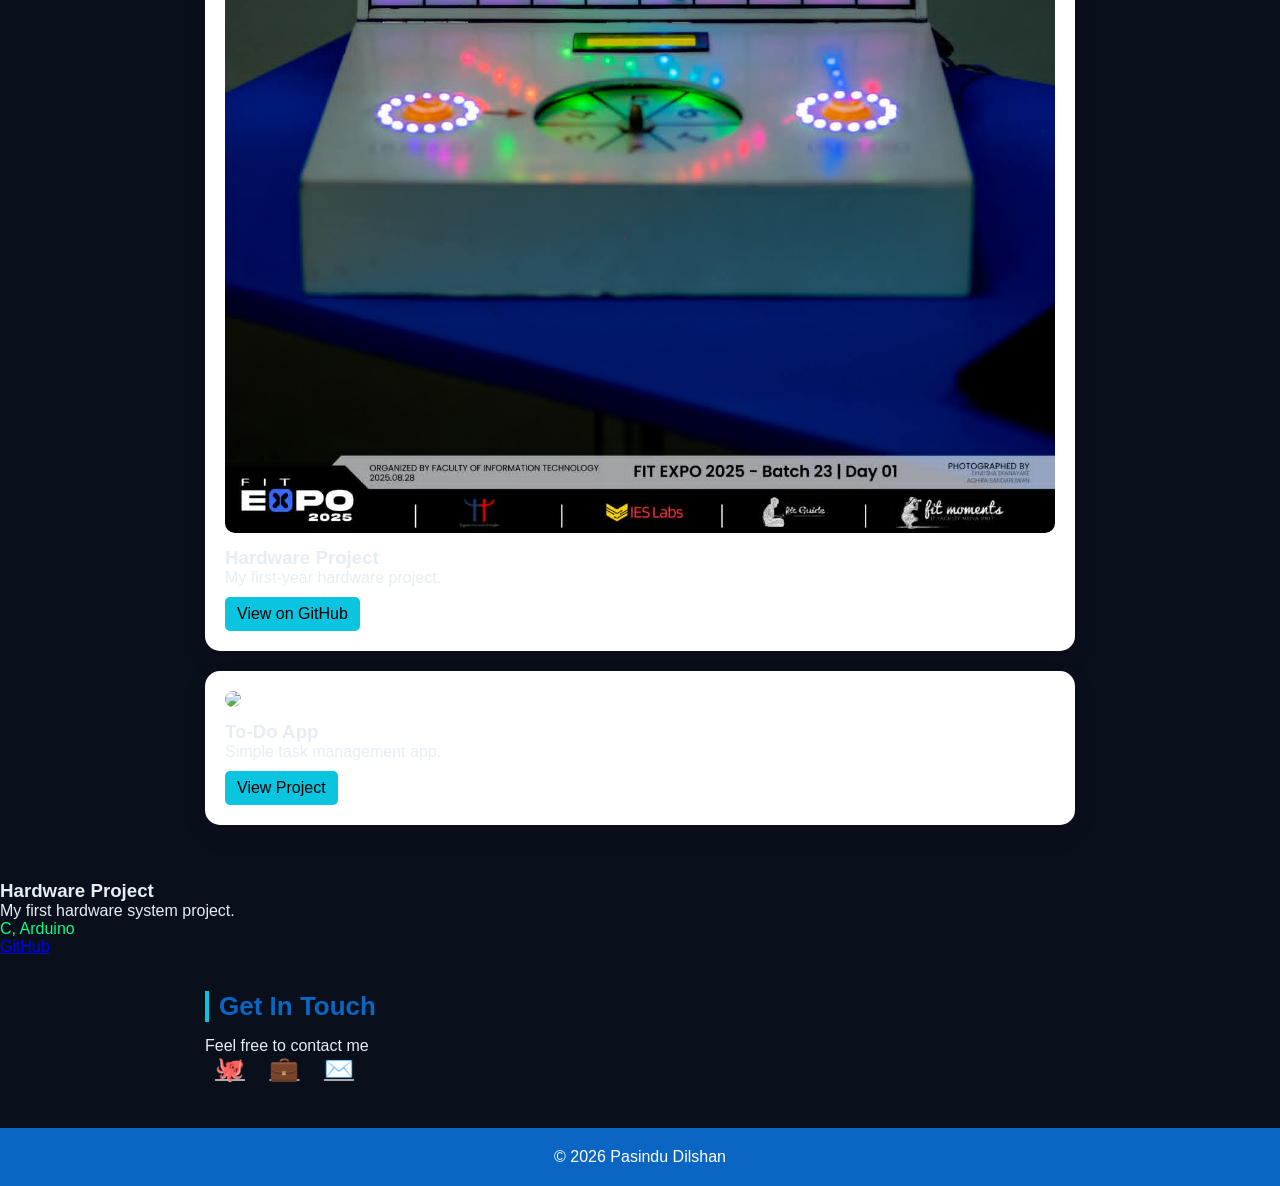
==== commit 67e73d10: "Updated neon color to cyan" ====
--- a/index.html
+++ b/index.html
@@ -100,9 +100,18 @@
         transition: 0.3s;
         }
 
+        .btn {
+            background: var(--primary);
+            color: #000;
+        }
+
         .btn:hover {
             background: #004182;
             transform: scale(1.05);
+        }
+
+        .btn:hover {
+            box-shadow: 0 0 10px var(--primary);
         }
 
         footer {
@@ -199,6 +208,47 @@
         .dark footer {
             background: #000;
         }
+
+        :root {
+            --primary: #0AC4E0;
+        }
+
+        .highlight {
+            color: var(--primary);
+        }
+
+        .terminal {
+            color: var(--primary);
+        }
+
+        .profile {
+            border: 3px solid var(--primary);
+            box-shadow: 0 0 20px var(--primary);
+        }
+
+        .project-card:hover {
+            border-color: var(--primary);
+            box-shadow: 0 0 15px var(--primary);
+        }
+
+        .skills span:hover {
+            border-color: var(--primary);
+            color: var(--primary);
+            box-shadow: 0 0 8px var(--primary);
+        }
+
+        .section h2 {
+            border-left: 4px solid var(--primary);
+            padding-left: 10px;
+        }
+
+        .glow {
+            color: var(--primary);
+            text-shadow: 0 0 5px var(--primary),
+                        0 0 10px var(--primary),
+                        0 0 20px var(--primary);
+        }
+
     </style>
 </head>
 
